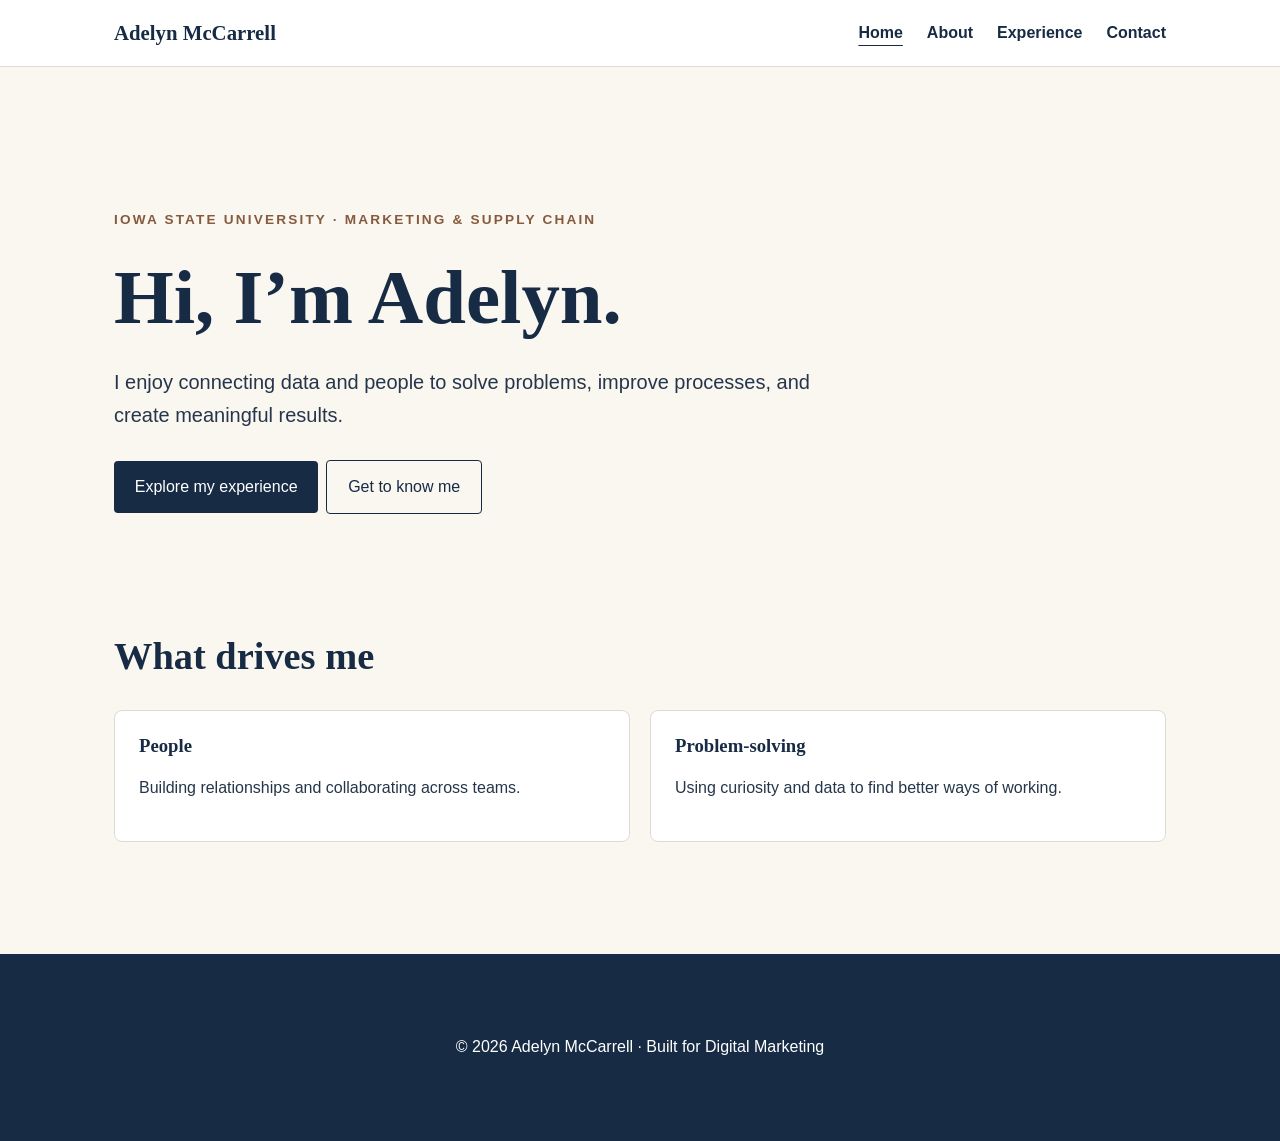
==== index.html @ dd8f60f9 "Add files via upload" ====
<!doctype html><html lang="en"><head><meta charset="UTF-8"><meta name="viewport" content="width=device-width, initial-scale=1.0"><meta name="description" content="Adelyn McCarrell's personal portfolio: education, experience, and projects."><title>Home | Adelyn McCarrell</title><link rel="stylesheet" href="./styles.css"><script src="./nav.js" defer></script></head><body><header id="site-header"></header><main id="main-content"><section class="hero"><p class="eyebrow">Iowa State University · Marketing & Supply Chain</p><h1>Hi, I’m Adelyn.</h1><p class="lead">I enjoy connecting data and people to solve problems, improve processes, and create meaningful results.</p><a class="button" href="./experience.html">Explore my experience</a><a class="button secondary" href="./about.html">Get to know me</a></section><section class="section"><h2>What drives me</h2><div class="grid"><article class="card"><h3>People</h3><p>Building relationships and collaborating across teams.</p></article><article class="card"><h3>Problem-solving</h3><p>Using curiosity and data to find better ways of working.</p></article></div></section></main><footer id="site-footer"></footer></body></html>
---- styles.css ----
:root{--navy:#172b45;--cream:#faf7f1;--ink:#26364a;--accent:#b27c58;--line:#dedbd5}*{box-sizing:border-box}body{margin:0;font-family:Arial,Helvetica,sans-serif;color:var(--ink);background:var(--cream);line-height:1.65}h1,h2,h3{font-family:Georgia,serif;color:var(--navy);line-height:1.15}h1{font-size:clamp(2.6rem,6vw,5rem);margin:.3em 0}h2{font-size:clamp(1.8rem,3vw,2.7rem)}a{color:var(--navy)}a:hover,a:focus-visible{color:#8b5435}header{border-bottom:1px solid var(--line);background:#fff}nav{max-width:1100px;margin:auto;padding:1rem 1.5rem;display:flex;align-items:center;justify-content:space-between;gap:1rem}.brand{font-family:Georgia,serif;font-size:1.3rem;font-weight:bold;text-decoration:none}.links{display:flex;gap:1.5rem}.links a{text-decoration:none;font-weight:600}.links a[aria-current=page]{text-decoration:underline;text-underline-offset:7px}.menu-toggle{display:none;border:1px solid var(--navy);background:white;padding:.5rem;border-radius:5px}main{max-width:1100px;margin:auto;padding:4rem 1.5rem;min-height:70vh}.hero{padding:4rem 0;max-width:800px}.eyebrow{text-transform:uppercase;letter-spacing:.16em;color:#865a3d;font-weight:bold;font-size:.85rem}.lead{font-size:1.25rem;max-width:700px}.button{display:inline-block;background:var(--navy);color:white;text-decoration:none;padding:.8rem 1.3rem;border-radius:4px;margin:.5rem .5rem .5rem 0;transition:background .2s,transform .2s}.button:hover,.button:focus-visible{background:#345575;color:white;transform:translateY(-2px)}.button.secondary{background:transparent;color:var(--navy);border:1px solid var(--navy)}.button.secondary:hover{background:#e9e5dc}.grid{display:grid;grid-template-columns:repeat(2,minmax(0,1fr));gap:1.25rem}.card{background:white;border:1px solid var(--line);border-radius:8px;padding:1.5rem}.card h3{margin-top:0}.muted{color:#566477}.section{margin:3rem 0}.form-frame{width:100%;min-height:760px;border:0;background:white}footer{padding:2rem 1.5rem;text-align:center;background:var(--navy);color:white}footer a{color:white}:focus-visible{outline:3px solid #a7683e;outline-offset:3px}@media(max-width:650px){main{padding:2.5rem 1rem}.grid{grid-template-columns:1fr}.menu-toggle{display:block}.links{display:none;flex-direction:column;width:100%;padding-top:1rem}.links.open{display:flex}nav{flex-wrap:wrap}.hero{padding:2rem 0}}
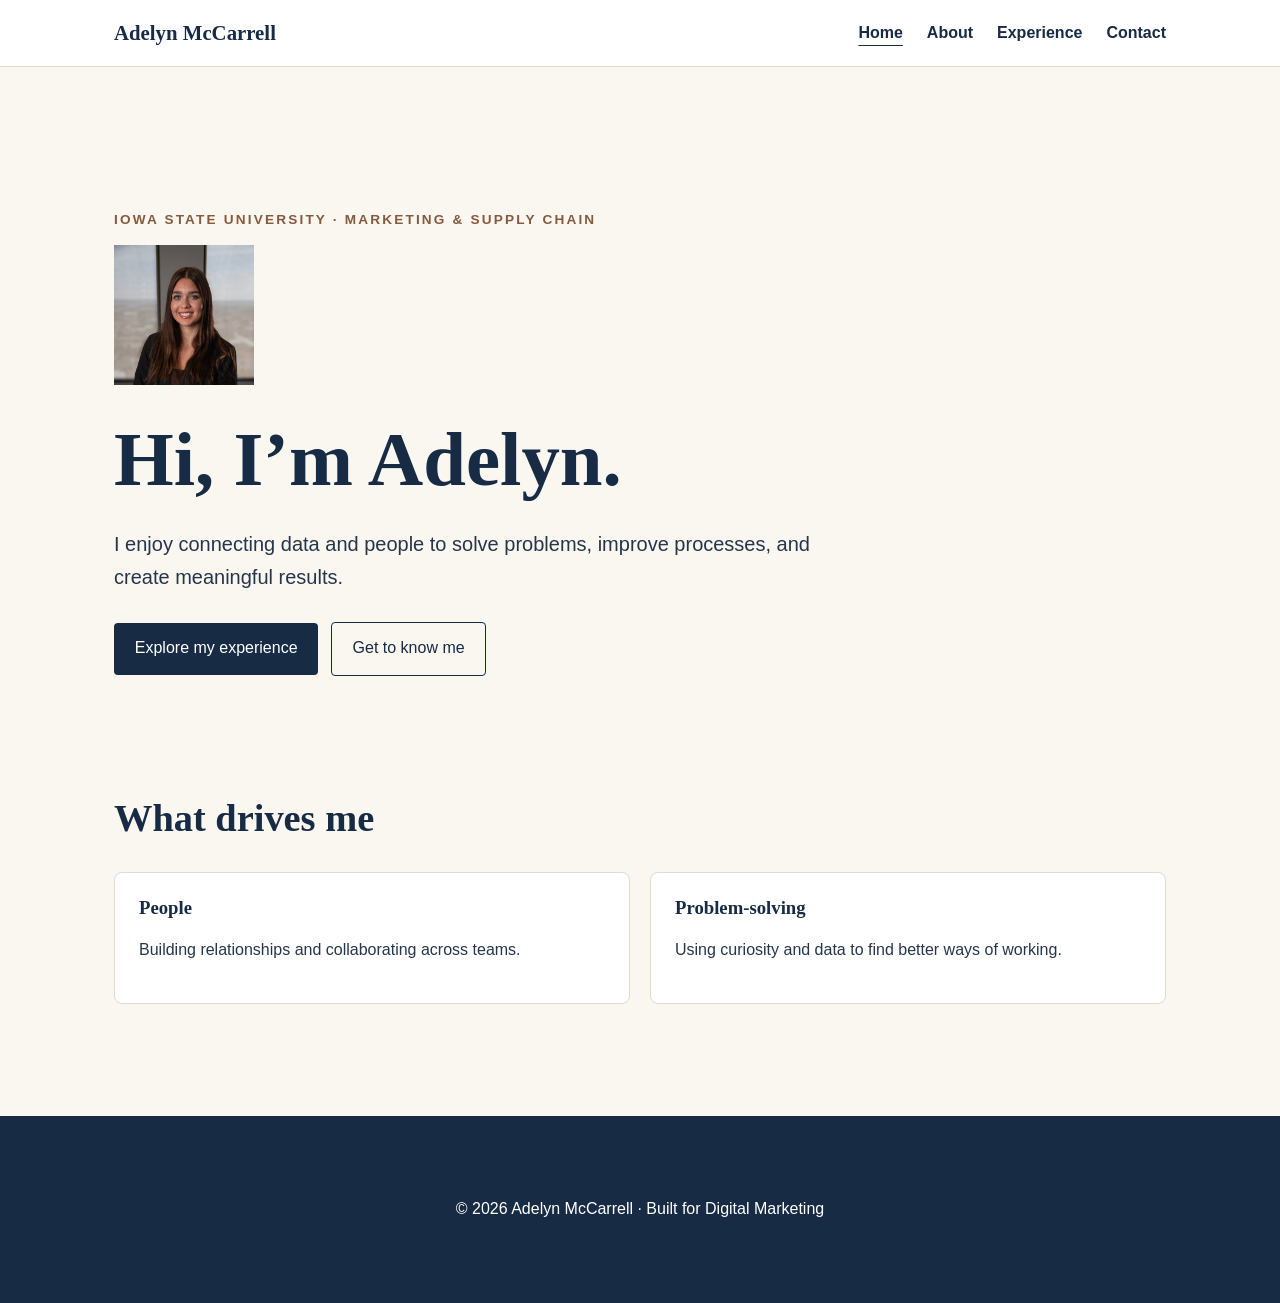
==== commit 747b7657: "Enhance index.html with profile photo and formatting Added a profile photo and improved formatting." ====
--- a/index.html
+++ b/index.html
@@ -1 +1,58 @@
-<!doctype html><html lang="en"><head><meta charset="UTF-8"><meta name="viewport" content="width=device-width, initial-scale=1.0"><meta name="description" content="Adelyn McCarrell's personal portfolio: education, experience, and projects."><title>Home | Adelyn McCarrell</title><link rel="stylesheet" href="./styles.css"><script src="./nav.js" defer></script></head><body><header id="site-header"></header><main id="main-content"><section class="hero"><p class="eyebrow">Iowa State University · Marketing & Supply Chain</p><h1>Hi, I’m Adelyn.</h1><p class="lead">I enjoy connecting data and people to solve problems, improve processes, and create meaningful results.</p><a class="button" href="./experience.html">Explore my experience</a><a class="button secondary" href="./about.html">Get to know me</a></section><section class="section"><h2>What drives me</h2><div class="grid"><article class="card"><h3>People</h3><p>Building relationships and collaborating across teams.</p></article><article class="card"><h3>Problem-solving</h3><p>Using curiosity and data to find better ways of working.</p></article></div></section></main><footer id="site-footer"></footer></body></html>+
+<!doctype html>
+<html lang="en">
+<head>
+  <meta charset="UTF-8">
+  <meta name="viewport" content="width=device-width, initial-scale=1.0">
+  <meta name="description" content="Adelyn McCarrell's personal portfolio: education, experience, and projects.">
+  <title>Home | Adelyn McCarrell</title>
+  <link rel="stylesheet" href="./styles.css">
+  <script src="./nav.js" defer></script>
+</head>
+
+<body>
+  <header id="site-header"></header>
+
+  <main id="main-content">
+    <section class="hero">
+      <p class="eyebrow">Iowa State University · Marketing & Supply Chain</p>
+
+      <img
+        src="./headshot.jpeg"
+        alt="Professional headshot of Adelyn McCarrell"
+        class="profile-photo"
+        width="140"
+        height="140"
+      >
+
+      <h1>Hi, I’m Adelyn.</h1>
+
+      <p class="lead">
+        I enjoy connecting data and people to solve problems,
+        improve processes, and create meaningful results.
+      </p>
+
+      <a class="button" href="./experience.html">Explore my experience</a>
+      <a class="button secondary" href="./about.html">Get to know me</a>
+    </section>
+
+    <section class="section">
+      <h2>What drives me</h2>
+
+      <div class="grid">
+        <article class="card">
+          <h3>People</h3>
+          <p>Building relationships and collaborating across teams.</p>
+        </article>
+
+        <article class="card">
+          <h3>Problem-solving</h3>
+          <p>Using curiosity and data to find better ways of working.</p>
+        </article>
+      </div>
+    </section>
+  </main>
+
+  <footer id="site-footer"></footer>
+</body>
+</html>
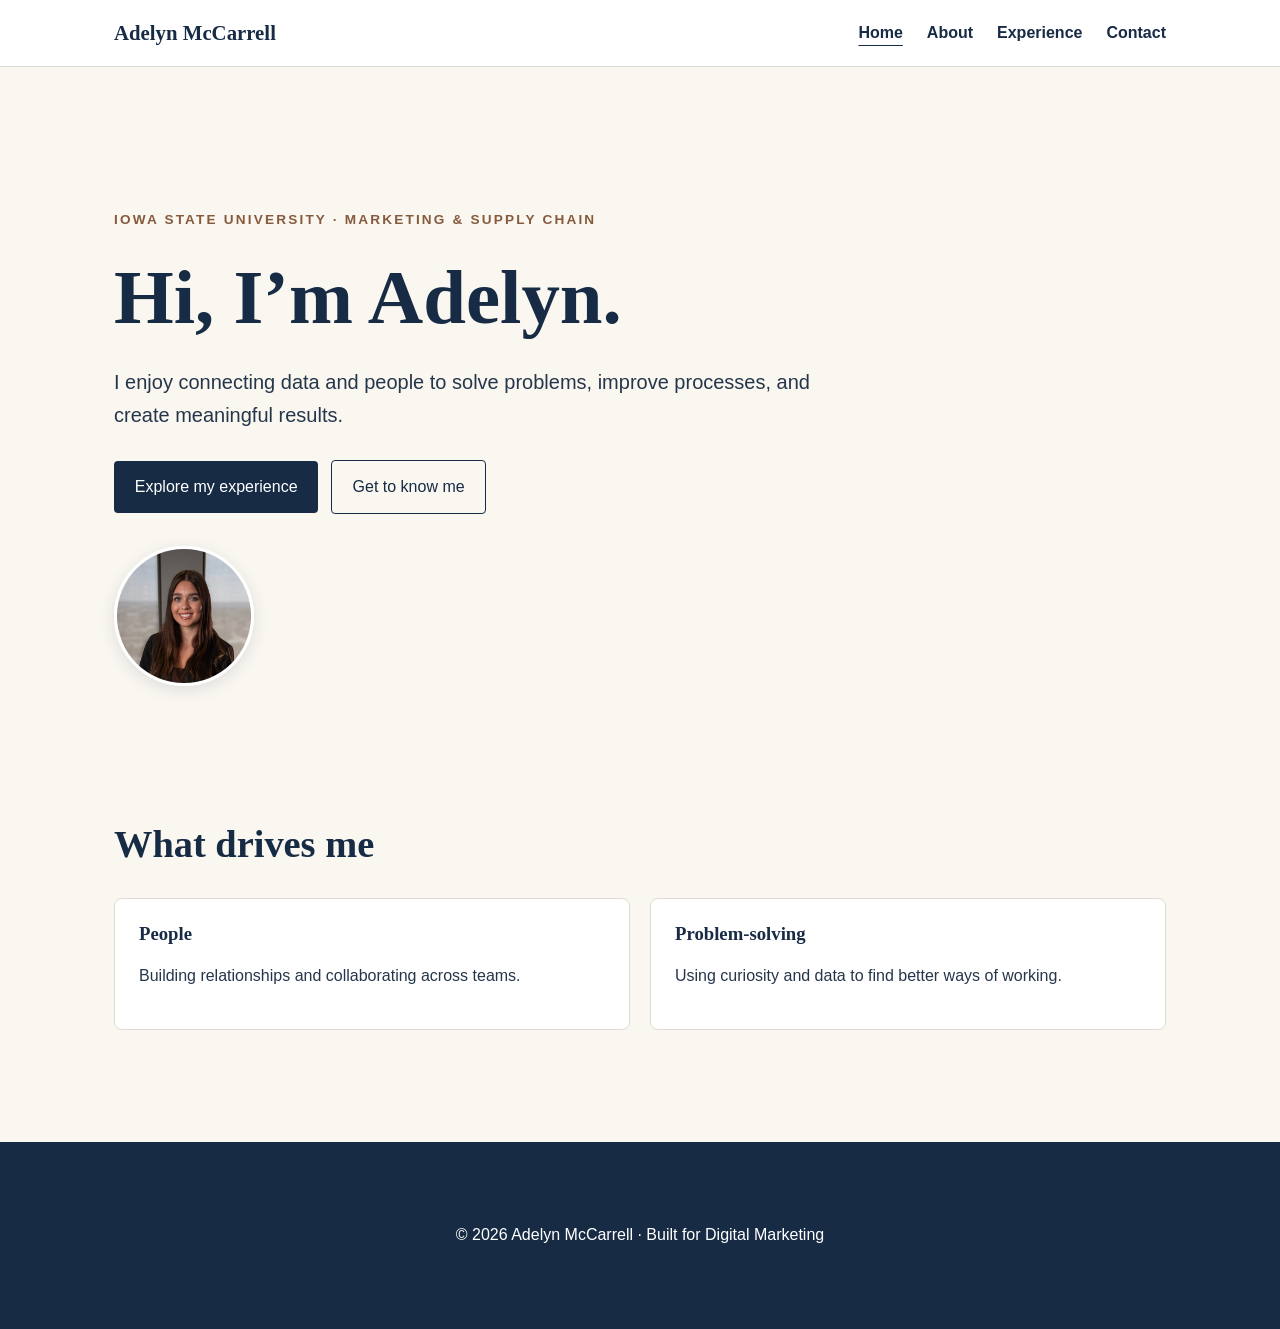
==== commit 2d4b62a3: "Refactor hero section in index.html" ====
--- a/index.html
+++ b/index.html
@@ -14,27 +14,19 @@
   <header id="site-header"></header>
 
   <main id="main-content">
-    <section class="hero">
-      <p class="eyebrow">Iowa State University · Marketing & Supply Chain</p>
+    <section class="hero hero-split">
+  <div class="hero-text">
+    <p class="eyebrow">Iowa State University · Marketing &amp; Supply Chain</p>
+    <h1>Hi, I’m Adelyn.</h1>
+    <p class="lead">I enjoy connecting data and people to solve problems, improve processes, and create meaningful results.</p>
+    <a class="button" href="./experience.html">Explore my experience</a>
+    <a class="button secondary" href="./about.html">Get to know me</a>
+  </div>
 
-      <img
-        src="./headshot.jpeg"
-        alt="Professional headshot of Adelyn McCarrell"
-        class="profile-photo"
-        width="140"
-        height="140"
-      >
-
-      <h1>Hi, I’m Adelyn.</h1>
-
-      <p class="lead">
-        I enjoy connecting data and people to solve problems,
-        improve processes, and create meaningful results.
-      </p>
-
-      <a class="button" href="./experience.html">Explore my experience</a>
-      <a class="button secondary" href="./about.html">Get to know me</a>
-    </section>
+  <div class="hero-image">
+    <img src="./headshot.jpeg" alt="Adelyn McCarrell" class="profile-photo">
+  </div>
+</section>
 
     <section class="section">
       <h2>What drives me</h2>
--- a/styles.css
+++ b/styles.css
@@ -1 +1,22 @@
 :root{--navy:#172b45;--cream:#faf7f1;--ink:#26364a;--accent:#b27c58;--line:#dedbd5}*{box-sizing:border-box}body{margin:0;font-family:Arial,Helvetica,sans-serif;color:var(--ink);background:var(--cream);line-height:1.65}h1,h2,h3{font-family:Georgia,serif;color:var(--navy);line-height:1.15}h1{font-size:clamp(2.6rem,6vw,5rem);margin:.3em 0}h2{font-size:clamp(1.8rem,3vw,2.7rem)}a{color:var(--navy)}a:hover,a:focus-visible{color:#8b5435}header{border-bottom:1px solid var(--line);background:#fff}nav{max-width:1100px;margin:auto;padding:1rem 1.5rem;display:flex;align-items:center;justify-content:space-between;gap:1rem}.brand{font-family:Georgia,serif;font-size:1.3rem;font-weight:bold;text-decoration:none}.links{display:flex;gap:1.5rem}.links a{text-decoration:none;font-weight:600}.links a[aria-current=page]{text-decoration:underline;text-underline-offset:7px}.menu-toggle{display:none;border:1px solid var(--navy);background:white;padding:.5rem;border-radius:5px}main{max-width:1100px;margin:auto;padding:4rem 1.5rem;min-height:70vh}.hero{padding:4rem 0;max-width:800px}.eyebrow{text-transform:uppercase;letter-spacing:.16em;color:#865a3d;font-weight:bold;font-size:.85rem}.lead{font-size:1.25rem;max-width:700px}.button{display:inline-block;background:var(--navy);color:white;text-decoration:none;padding:.8rem 1.3rem;border-radius:4px;margin:.5rem .5rem .5rem 0;transition:background .2s,transform .2s}.button:hover,.button:focus-visible{background:#345575;color:white;transform:translateY(-2px)}.button.secondary{background:transparent;color:var(--navy);border:1px solid var(--navy)}.button.secondary:hover{background:#e9e5dc}.grid{display:grid;grid-template-columns:repeat(2,minmax(0,1fr));gap:1.25rem}.card{background:white;border:1px solid var(--line);border-radius:8px;padding:1.5rem}.card h3{margin-top:0}.muted{color:#566477}.section{margin:3rem 0}.form-frame{width:100%;min-height:760px;border:0;background:white}footer{padding:2rem 1.5rem;text-align:center;background:var(--navy);color:white}footer a{color:white}:focus-visible{outline:3px solid #a7683e;outline-offset:3px}@media(max-width:650px){main{padding:2.5rem 1rem}.grid{grid-template-columns:1fr}.menu-toggle{display:block}.links{display:none;flex-direction:column;width:100%;padding-top:1rem}.links.open{display:flex}nav{flex-wrap:wrap}.hero{padding:2rem 0}}
+
+
+/* Circular homepage headshot */
+.profile-photo {
+  display: block;
+  width: 140px;
+  height: 140px;
+  object-fit: cover;
+  object-position: center 35%;
+  border-radius: 50%;
+  border: 3px solid white;
+  margin: 24px 0;
+  box-shadow: 0 4px 16px rgba(23, 45, 71, 0.12);
+}
+
+@media (max-width: 600px) {
+  .profile-photo {
+    width: 115px;
+    height: 115px;
+  }
+}
